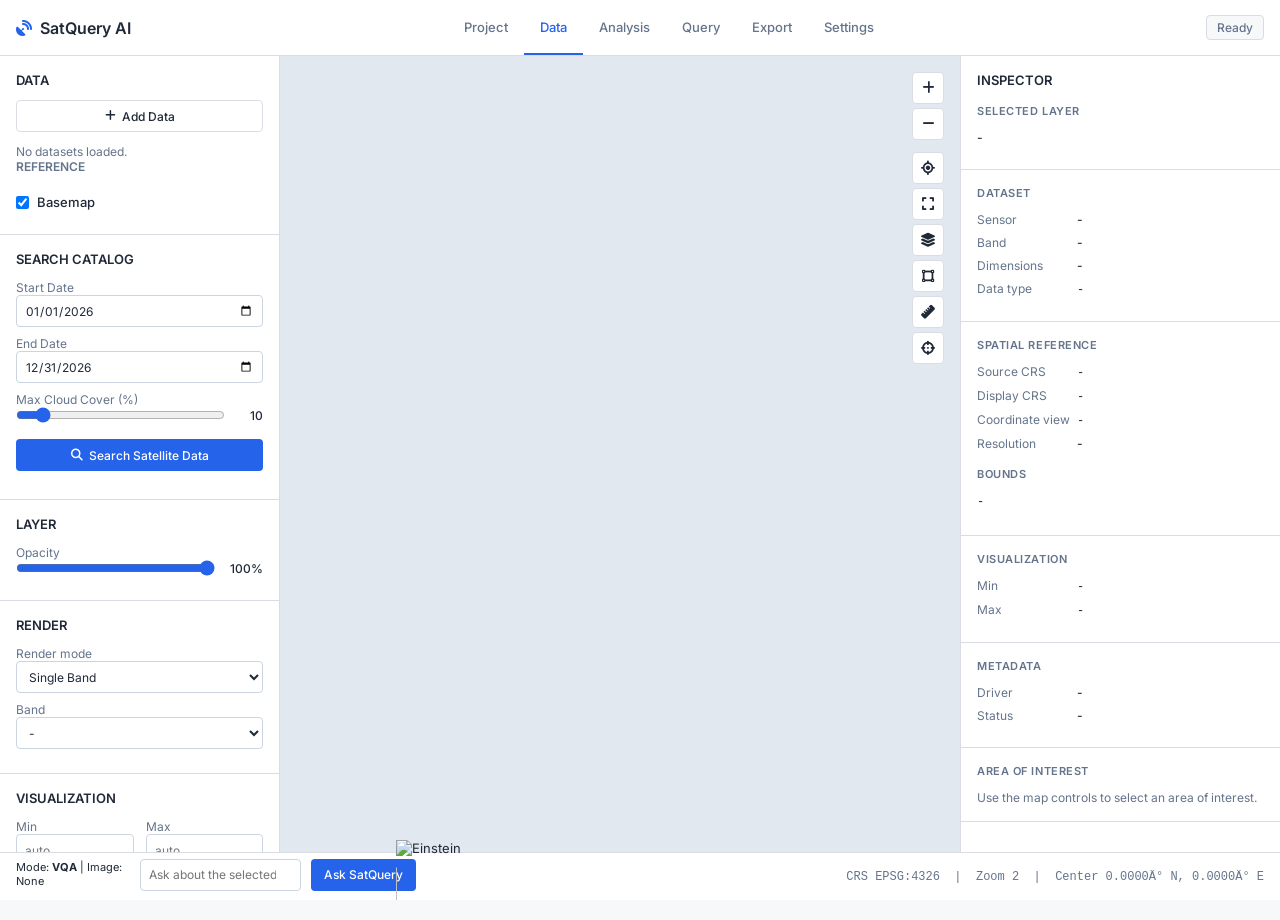
==== frontend/index.html @ 16d039b9 "Working SatQuery AI prototype checkpoint" ====
<!DOCTYPE html>
<html lang="en">
<head>
  <meta charset="UTF-8" />
  <meta name="viewport" content="width=device-width, initial-scale=1.0" />
  <title>SatQuery AI â€“ GIS Workbench</title>
  <link rel="preconnect" href="https://fonts.googleapis.com" />
  <link rel="preconnect" href="https://fonts.gstatic.com" crossorigin />
  <link href="https://fonts.googleapis.com/css2?family=Inter:wght@400;500;600&display=swap" rel="stylesheet" />
  <link rel="stylesheet" href="https://cdnjs.cloudflare.com/ajax/libs/font-awesome/6.5.1/css/all.min.css" />
  <link rel="stylesheet" href="https://unpkg.com/leaflet@1.9.4/dist/leaflet.css" />
  <link rel="stylesheet" href="https://cdnjs.cloudflare.com/ajax/libs/leaflet.draw/1.0.4/leaflet.draw.css" />
  <link rel="stylesheet" href="styles.css" />
</head>
<body>
  
  <header class="app-header">
    <div class="brand">
      <i class="fa-solid fa-satellite-dish"></i>
      <span class="brand-title">SatQuery AI</span>
    </div>
    
    <nav class="header-nav">
      <button class="nav-btn" id="nav-project">Project</button>
      <button class="nav-btn active" id="nav-data">Data</button>
      <button class="nav-btn" id="nav-analysis">Analysis</button>
      <button class="nav-btn" id="nav-query">Query</button>
      <button class="nav-btn" id="nav-export">Export</button>
      <button class="nav-btn" id="nav-settings">Settings</button>
    </nav>
    
    <div class="header-status" id="header-status">
      Ready
    </div>
  </header>

  <div class="app-body">
    
    <aside class="panel-left">
      <div id="data-panel" class="panel-content">
        
        <div class="panel-section">
          <h2 class="panel-title">DATA</h2>
          <button class="btn btn-secondary" id="btn-add-data" style="width: 100%; margin-top: 12px; margin-bottom: 12px;">
            <i class="fa-solid fa-plus" style="margin-right: 6px;"></i> Add Data
          </button>
          
          <p id="no-data-msg" class="label-text">No datasets loaded.</p>
          <div id="layer-groups-container">
            <div id="group-uploaded" style="display:none; margin-bottom: 16px;">
              <div class="label-text" style="font-weight: 600; margin-bottom: 8px;">UPLOADED DATA</div>
              <ul class="layer-list" id="list-uploaded"></ul>
            </div>
            
            <div id="group-stac" style="display:none; margin-bottom: 16px;">
              <div class="label-text" style="font-weight: 600; margin-bottom: 8px;">SATELLITE SCENES</div>
              <ul class="layer-list" id="list-stac"></ul>
            </div>

            <div id="group-analysis" style="display:none; margin-bottom: 16px;">
              <div class="label-text" style="font-weight: 600; margin-bottom: 8px;">ANALYSES</div>
              <ul class="layer-list" id="list-analysis"></ul>
            </div>
          </div>
          <div class="label-text" style="font-weight: 600; margin-bottom: 8px;">REFERENCE</div>
          <ul class="layer-list">
            <li style="display: flex; align-items: center; gap: 8px;">
              <input type="checkbox" id="basemap-toggle" checked />
              <div style="flex: 1;">
                <span class="layer-title">Basemap</span>
              </div>
            </li>
          </ul>
        </div>

        <div class="panel-section">
          <h2 class="panel-title">SEARCH CATALOG</h2>
          <div class="form-group" style="margin-top: 12px;">
             <label class="label-text">Start Date</label>
             <input type="date" id="stac-start-date" class="form-control" value="2026-01-01" />
          </div>
          <div class="form-group">
             <label class="label-text">End Date</label>
             <input type="date" id="stac-end-date" class="form-control" value="2026-12-31" />
          </div>
          <div class="form-group">
             <label class="label-text">Max Cloud Cover (%)</label>
             <div style="display: flex; align-items: center; gap: 8px;">
               <input type="range" id="stac-cloud-cover" min="0" max="100" value="10" style="flex: 1;" />
               <span id="stac-cloud-val" class="value-text" style="width: 30px; text-align: right;">10</span>
             </div>
          </div>
          <button class="btn btn-primary" id="btn-search-stac" style="width: 100%; margin-top: 8px;">
             <i class="fa-solid fa-magnifying-glass" style="margin-right: 6px;"></i> Search Satellite Data
          </button>
          
          <div id="stac-search-feedback" class="label-text" style="margin-top: 12px; color: var(--accent); font-weight: 600; display: none;"></div>
          <div id="stac-results-container" style="margin-top: 12px; display: flex; flex-direction: column; gap: 8px;"></div>
        </div>

        <!-- GENERIC RASTER CONTROLS -->
        <div id="generic-vis-controls">
          <div class="panel-section">
            <h2 class="panel-title">LAYER</h2>
            <div class="form-group" style="margin-top: 12px;">
              <label class="label-text">Opacity</label>
              <div style="display: flex; align-items: center; gap: 8px;">
                <input type="range" id="layer-opacity" min="0" max="100" value="100" style="flex: 1;" />
                <span id="inspector-opo" class="value-text" style="width: 40px; text-align: right;">100%</span>
              </div>
            </div>
          </div>
          
          <div class="panel-section">
            <h2 class="panel-title">RENDER</h2>
            <div id="render-mode-group" class="form-group" style="margin-top: 12px;">
              <label class="label-text">Render mode</label>
              <select id="render-mode" class="form-control">
                  <option value="single">Single Band</option>
                  <option value="rgb">RGB Composite</option>
              </select>
            </div>
            
            <div id="single-band-controls" class="form-group">
                <label class="label-text">Band</label>
                <select id="layer-band" class="form-control">
                    <option value="">-</option>
                </select>
            </div>
            
            <div id="rgb-controls" style="display:none;">
                <div class="form-group">
                  <label class="label-text">Red</label>
                  <select id="layer-red" class="form-control"></select>
                </div>
                <div class="form-group">
                  <label class="label-text">Green</label>
                  <select id="layer-green" class="form-control"></select>
                </div>
                <div class="form-group">
                  <label class="label-text">Blue</label>
                  <select id="layer-blue" class="form-control"></select>
                </div>
            </div>
          </div>

          <div class="panel-section">
            <h2 class="panel-title">VISUALIZATION</h2>
            <div class="vis-inputs" style="margin-top: 12px; display: flex; gap: 12px;">
              <div class="form-group" style="flex: 1;">
                  <label class="label-text">Min</label>
                  <input type="number" id="vis-min" class="form-control" placeholder="auto" />
              </div>
              <div class="form-group" style="flex: 1;">
                  <label class="label-text">Max</label>
                  <input type="number" id="vis-max" class="form-control" placeholder="auto" />
              </div>
            </div>
          </div>
        </div>

        <!-- NDVI RASTER CONTROLS -->
        <div id="ndvi-vis-controls" style="display:none;">
          <div class="panel-section">
            <h2 class="panel-title">VISUALIZATION</h2>
            
            <div class="form-group" style="margin-top: 12px;">
              <label class="label-text">Color ramp</label>
              <select id="ndvi-colormap" class="form-control">
                <option value="ndvi">NDVI Standard</option>
                <option value="grayscale">Grayscale</option>
                <option value="inverted">Inverted NDVI</option>
              </select>
            </div>
            
            <div class="form-group" style="margin-top: 12px;">
              <label class="label-text">Display minimum</label>
              <input type="number" id="ndvi-vis-min" class="form-control" value="-1.0" step="0.1" />
            </div>
            
            <div class="form-group" style="margin-top: 12px;">
              <label class="label-text">Display maximum</label>
              <input type="number" id="ndvi-vis-max" class="form-control" value="1.0" step="0.1" />
            </div>
            
            <div class="form-group" style="margin-top: 12px;">
              <label class="label-text" style="display: flex; justify-content: space-between;">
                Opacity
                <span id="ndvi-opacity-val">100%</span>
              </label>
              <input type="range" id="ndvi-opacity" min="0" max="100" value="100" style="width: 100%; margin-top: 4px;" />
            </div>
            
          </div>
        </div>

      </div>
      
      <!-- Placeholder panels -->
                        <div id="analysis-panel" class="panel-content" style="display: none;">
        <div class="panel-section">
          <h2 class="panel-title">ANALYSIS</h2>
          
          <div class="form-group" style="margin-top: 16px;">
            <label class="label-text">Analysis type</label>
            <select id="analysis-type" class="form-control">
              <option value="ndvi">NDVI (Vegetation Index)</option>
            </select>
          </div>
          
          <div class="form-group">
            <label class="label-text">Scene</label>
            <select id="analysis-scene" class="form-control">
              <option value="">No scene loaded...</option>
            </select>
          </div>
          
          <button class="btn btn-primary" id="btn-calc-ndvi" style="width: 100%; margin-top: 8px;">Calculate NDVI</button>
        </div>
        
        <div class="panel-section" id="vqa-result-section" style="display: none; margin-top: 16px;">
          <h2 class="panel-title">RESULT</h2>
          
          <div class="inspector-field" style="margin-top: 12px;">
              <span class="label-text">Answer</span>
              <div id="vqa-answer" style="color: var(--text-light); margin-top: 4px;">-</div>
          </div>
          <div class="inspector-field" style="margin-top: 12px;">
              <span class="label-text">Confidence</span>
              <div id="vqa-confidence" style="color: var(--text-light); margin-top: 4px;">-</div>
          </div>
          <div class="inspector-field" style="margin-top: 12px;">
              <span class="label-text">Evidence</span>
              <div id="vqa-evidence" style="color: var(--text-light); margin-top: 4px;">-</div>
          </div>
          <div class="inspector-field" style="margin-top: 12px;">
              <span class="label-text">Execution</span>
              <div id="vqa-execution" style="color: var(--text-muted); margin-top: 4px; font-size: 11px; white-space: pre-wrap;">-</div>
          </div>
        </div>
      </div>
      <div id="export-panel" class="panel-content" style="display: none;">
        <div class="panel-section">
          <h2 class="panel-title">EXPORT</h2>
          <button class="btn btn-primary" id="btn-generate-report" style="width: 100%; margin-top: 16px; margin-bottom: 8px;">Export PDF Report</button>
          <button class="btn btn-secondary" id="btn-export-geotiff" style="width: 100%;">Export GeoTIFF</button>
        </div>
      </div>
      <div id="settings-panel" class="panel-content" style="display: none;">
        <div class="panel-section"><h2 class="panel-title">SETTINGS</h2></div>
      </div>
    </aside>

    <main class="map-area">
      <div id="map"></div>
      
      <div id="ndvi-legend" class="map-overlay" style="display: none; position: absolute; bottom: 20px; right: 60px; background: rgba(26,26,26,0.9); border: 1px solid var(--border); padding: 12px; border-radius: var(--radius); z-index: 1000; color: var(--text); font-size: 11px; user-select: none;">
          <div style="font-weight: 600; margin-bottom: 8px;">NDVI</div>
          <div style="display: flex; flex-direction: column; gap: 4px;">
              <div style="display: flex; align-items: center; gap: 8px;"><div style="width: 16px; height: 16px; background: #006837;"></div><span>1.0</span></div>
              <div style="display: flex; align-items: center; gap: 8px;"><div style="width: 16px; height: 16px; background: #66bd63;"></div><span>0.6</span></div>
              <div style="display: flex; align-items: center; gap: 8px;"><div style="width: 16px; height: 16px; background: #ffffbf;"></div><span>0.2</span></div>
              <div style="display: flex; align-items: center; gap: 8px;"><div style="width: 16px; height: 16px; background: #f46d43;"></div><span>0.0</span></div>
              <div style="display: flex; align-items: center; gap: 8px;"><div style="width: 16px; height: 16px; background: #a50026;"></div><span>-1.0</span></div>
          </div>
      </div>
      
      <div class="map-tools">
         <!-- Leaflet zoom will be injected here if we style it, or we add our own -->
         <button class="btn-icon" id="mc-zoom-in" title="Zoom In"><i class="fa-solid fa-plus"></i></button>
         <button class="btn-icon" id="mc-zoom-out" title="Zoom Out" style="margin-bottom: 8px;"><i class="fa-solid fa-minus"></i></button>
         
         <button class="btn-icon" id="mc-locate" title="Locate"><i class="fa-solid fa-location-crosshairs"></i></button>
         <button class="btn-icon" id="mc-fit" title="Fullscreen"><i class="fa-solid fa-expand"></i></button>
         <button class="btn-icon" id="mc-layers" title="Layers"><i class="fa-solid fa-layer-group"></i></button>
         <button class="btn-icon" id="mc-draw" title="Draw ROI"><i class="fa-solid fa-vector-square"></i></button>
         <button class="btn-icon" id="mc-measure" title="Measure"><i class="fa-solid fa-ruler"></i></button>
         <button class="btn-icon" id="mc-pixel" title="Pixel Inspector"><i class="fa-solid fa-crosshairs"></i></button>
      </div>
    </main>

    <aside class="panel-right">
      <div class="panel-section" style="border-bottom: none; padding-bottom: 0;">
        <h2 class="panel-title">INSPECTOR</h2>
      </div>

      <div class="panel-section">
        <h3 class="section-title">SELECTED LAYER</h3>
        <div class="prop-row">
            <span class="value-text" id="inspector-name">-</span>
        </div>
      </div>

      <div class="panel-section">
        <h3 class="section-title">DATASET</h3>
        <div id="inspector-dataset-props">
          <div class="prop-row"><span class="label-text">Sensor</span><span class="value-text" id="inspector-sensor">-</span></div>
          <div class="prop-row"><span class="label-text">Band</span><span class="value-text" id="inspector-band">-</span></div>
          <div class="prop-row"><span class="label-text">Dimensions</span><span class="value-text" id="inspector-dim">-</span></div>
          <div class="prop-row"><span class="label-text">Data type</span><span class="value-text mono" id="inspector-dtype">-</span></div>
        </div>
      </div>

      <div class="panel-section">
        <h3 class="section-title">SPATIAL REFERENCE</h3>
        <div class="prop-row"><span class="label-text">Source CRS</span><span class="value-text mono" id="inspector-source-crs">-</span></div>
        <div class="prop-row"><span class="label-text">Display CRS</span><span class="value-text mono" id="inspector-display-crs">-</span></div>
        <div class="prop-row"><span class="label-text">Coordinate view</span><span class="value-text mono" id="inspector-coord-crs">-</span></div>
        <div class="prop-row"><span class="label-text">Resolution</span><span class="value-text" id="inspector-res">-</span></div>
        
        <h3 class="section-title" style="margin-top: 16px;">BOUNDS</h3>
        <div class="prop-row">
            <span class="value-text mono" id="inspector-bounds" style="line-height: 1.5;">-</span>
        </div>
      </div>

      <div class="panel-section" id="inspector-vis-section">
        <h3 class="section-title">VISUALIZATION</h3>
        
        <div id="inspector-vis-standard">
          <div class="prop-row"><span class="label-text">Min</span><span class="value-text mono" id="inspector-vmin">-</span></div>
          <div class="prop-row"><span class="label-text">Max</span><span class="value-text mono" id="inspector-vmax">-</span></div>
        </div>
      </div>

      <div class="panel-section">
        <h3 class="section-title">METADATA</h3>
        <div class="prop-row"><span class="label-text">Driver</span><span class="value-text" id="inspector-driver">-</span></div>
        <div class="prop-row"><span class="label-text">Status</span><span class="value-text" id="inspector-status">-</span></div>
      </div>

      <div id="pixel-inspector-section" class="panel-section" style="display:none;">
        <h3 class="section-title">PIXEL INSPECTOR</h3>
        
        <div id="pixel-error-section" style="display:none; margin-top: 8px;">
          <p class="value-text" style="color: var(--text); font-weight: 600; margin-bottom: 4px;">Outside raster</p>
          <p class="label-text">Move the cursor over the selected raster to inspect a pixel.</p>
        </div>
        
        <div id="pixel-details" style="display:block; margin-top: 8px;">
          <div class="prop-col" style="margin-bottom: 12px;"><span class="label-text">Coordinates</span><span class="value-text mono" id="pixel-coords" style="white-space: pre-line; line-height: 1.4;">-</span></div>
          <div class="prop-col" style="margin-bottom: 12px;"><span class="label-text">Pixel</span><span class="value-text mono" id="pixel-rc" style="white-space: pre-line; line-height: 1.4;">-</span></div>
          <div id="pixel-band-values-container"></div>
          <div class="prop-col" style="margin-bottom: 12px;"><span class="label-text">Data type</span><span class="value-text mono" id="pixel-dtype">-</span></div>
          <div class="prop-col" style="margin-bottom: 12px;"><span class="label-text">Resolution</span><span class="value-text" id="pixel-res">-</span></div>
        </div>
      </div>

      <div id="aoi-inspector-section" class="panel-section">
        <h3 class="section-title">AREA OF INTEREST</h3>
        
        <div id="aoi-no-selection" style="display:block; margin-top: 8px;">
          <p class="label-text">Use the map controls to select an area of interest.</p>
        </div>
        
        <div id="aoi-details" style="display:none; margin-top: 8px;">
          <div class="prop-col" style="margin-bottom: 12px;">
             <span class="label-text">Geometry type</span>
             <span class="value-text" id="aoi-type">-</span>
          </div>
          <div class="prop-col" style="margin-bottom: 12px; display: none;" id="aoi-point-group">
             <span class="label-text">Coordinates</span>
             <span class="value-text mono" id="aoi-coords" style="white-space: pre-line; line-height: 1.4;">-</span>
          </div>
          <div class="prop-col" style="margin-bottom: 12px; display: none;" id="aoi-bbox-group">
             <span class="label-text">Bounding box</span>
             <span class="value-text mono" id="aoi-bbox" style="white-space: pre-line; line-height: 1.4;">-</span>
          </div>
          <div class="prop-col" style="margin-bottom: 12px; display: none;" id="aoi-area-group">
             <span class="label-text">Area</span>
             <span class="value-text mono" id="aoi-area">-</span>
          </div>
          <button class="btn btn-secondary" id="btn-clear-aoi" style="width: 100%; margin-top: 8px;">
            Clear AOI
          </button>
        </div>
      </div>
    </aside>
  </div>

  <footer class="app-footer">
    <div class="query-console">
      <div style="font-size: 11px; color: var(--text-muted); margin-bottom: 5px;">
          Mode: <strong style="color: var(--text-light);">VQA</strong> | Image: <span id="vqa-selected-image" style="color: var(--accent-color);">None</span>
      </div>
      <div style="display: flex; gap: 10px; align-items: flex-end;">
          <input type="text" id="query-input" class="form-control" list="query-examples" placeholder="Ask about the selected satellite image..." autocomplete="off" style="margin-bottom: 4px;" />
          <datalist id="query-examples">
            <option value="What is visible in this image?"></option>
            <option value="Identify land-cover types."></option>
            <option value="Analyze this image."></option>
          </datalist>
          
          <div style="position: relative; display: flex; align-items: flex-end;">
              <button class="btn btn-primary" id="btn-query" style="position: relative; z-index: 2; margin-bottom: 4px;">Ask SatQuery</button>
              <!-- Body Behind -->
              <img src="assets/einstein_transparent.png" alt="Einstein AI" style="width: 80px; height: 80px; object-fit: contain; pointer-events: none; position: absolute; left: 100%; bottom: -25px; margin-left: -20px; z-index: 1;" />
              <!-- Fingers In Front -->
              <img src="assets/einstein_transparent.png" alt="" style="width: 80px; height: 80px; object-fit: contain; pointer-events: none; position: absolute; left: 100%; bottom: -25px; margin-left: -20px; z-index: 3; clip-path: polygon(0 35%, 35% 35%, 35% 100%, 0 100%);" />
          </div>
      </div>
    </div>
    
    <div class="status-bar" id="status-bar">
      CRS EPSG:4326 &nbsp;|&nbsp; Zoom 2 &nbsp;|&nbsp; Center 0.0000Â° N, 0.0000Â° E
    </div>
  </footer>

  <input type="file" id="geotiff-upload" accept=".tif,.tiff" multiple style="display:none;" />

  <script src="https://unpkg.com/leaflet@1.9.4/dist/leaflet.js"></script>
  <script src="https://cdnjs.cloudflare.com/ajax/libs/leaflet.draw/1.0.4/leaflet.draw.js"></script>
  <script src="app.js?v=20260925"></script>
</body>
</html>
---- frontend/styles.css ----
/* =====================================================
   SATQUERY GIS PROFESSIONAL UI
   ===================================================== */
@import url('https://fonts.googleapis.com/css2?family=Inter:wght@400;500;600&display=swap');

:root {
  --app-bg: #f7f8fa;
  --panel: #ffffff;
  --border: #d9dde3;
  --text: #1f2937;
  --muted: #64748b;
  --accent: #2563eb;
  --accent-hover: #1d4ed8;
  --accent-light: #eff6ff;
  --radius: 4px;
}

* {
  box-sizing: border-box;
  margin: 0;
  padding: 0;
}

html { overflow: hidden; }

body {
  font-family: 'Inter', system-ui, -apple-system, BlinkMacSystemFont, "Segoe UI", sans-serif;
  background: var(--app-bg);
  color: var(--text);
  height: 100vh;
  display: grid;
  grid-template-rows: 56px 1fr 48px;
  overflow: hidden;
  font-size: 13px;
}

/* ------------------------------------------------
   TOP BAR
------------------------------------------------ */
.app-header {
  grid-row: 1;
  background: var(--panel);
  border-bottom: 1px solid var(--border);
  display: flex;
  align-items: center;
  justify-content: space-between;
  padding: 0 16px;
}

.brand {
  display: flex;
  align-items: center;
  gap: 8px;
  font-size: 16px;
  font-weight: 600;
  color: var(--text);
}

.brand i {
  color: var(--accent);
}

.header-nav {
  display: flex;
  height: 100%;
}

.nav-btn {
  background: transparent;
  border: none;
  border-bottom: 2px solid transparent;
  height: 100%;
  padding: 0 16px;
  font-family: inherit;
  font-size: 13px;
  font-weight: 500;
  color: var(--muted);
  cursor: pointer;
  display: flex;
  align-items: center;
  transition: all 0.15s ease;
}

.nav-btn:hover {
  color: var(--text);
}

.nav-btn.active {
  color: var(--accent);
  border-bottom-color: var(--accent);
}

.header-status {
  font-size: 12px;
  font-weight: 500;
  color: var(--muted);
  background: var(--app-bg);
  padding: 4px 10px;
  border-radius: var(--radius);
  border: 1px solid var(--border);
}

/* ------------------------------------------------
   APP BODY
------------------------------------------------ */
.app-html { overflow: hidden; }

.app-body {
  grid-row: 2;
  display: grid;
  grid-template-columns: 280px 1fr 320px;
  overflow: hidden;
}

/* ------------------------------------------------
   PANELS
------------------------------------------------ */
.panel-left {
  background: var(--panel);
  border-right: 1px solid var(--border);
  display: flex;
  flex-direction: column;
  overflow-y: auto;
}

.panel-right {
  background: var(--panel);
  border-left: 1px solid var(--border);
  display: flex;
  flex-direction: column;
  overflow-y: auto;
}

.panel-content {
  display: flex;
  flex-direction: column;
}

.panel-section {
  padding: 16px;
  border-bottom: 1px solid var(--border);
}

.panel-title {
  font-size: 13px;
  font-weight: 600;
  color: var(--text);
  margin-bottom: 0;
}

.section-title {
  font-size: 11px;
  text-transform: uppercase;
  font-weight: 600;
  color: var(--muted);
  letter-spacing: 0.05em;
  margin-bottom: 12px;
}

.label-text {
  font-size: 12px;
  font-weight: 400;
  color: var(--muted);
}

.value-text {
  font-size: 12px;
  font-weight: 500;
  color: var(--text);
}

.value-text.mono {
  font-family: monospace;
}

/* ------------------------------------------------
   COMPONENTS
------------------------------------------------ */
.btn {
  height: 32px;
  padding: 0 12px;
  font-size: 12px;
  font-weight: 500;
  border-radius: var(--radius);
  cursor: pointer;
  display: inline-flex;
  align-items: center;
  justify-content: center;
  font-family: inherit;
  transition: all 0.15s ease;
  border: 1px solid transparent;
}

.btn-primary {
  background: var(--accent);
  color: #fff;
}
.btn-primary:hover {
  background: var(--accent-hover);
}

.btn-secondary {
  background: #fff;
  color: var(--text);
  border-color: var(--border);
}
.btn-secondary:hover {
  background: var(--app-bg);
}

.btn-icon {
  width: 32px;
  height: 32px;
  background: #fff;
  color: var(--text);
  border: 1px solid var(--border);
  border-radius: var(--radius);
  cursor: pointer;
  display: flex;
  align-items: center;
  justify-content: center;
  font-size: 14px;
}
.btn-icon:hover {
  background: var(--app-bg);
}

.form-control {
  height: 32px;
  font-size: 12px;
  padding: 0 8px;
  border: 1px solid #cbd5e1;
  border-radius: var(--radius);
  width: 100%;
  font-family: inherit;
  background: #fff;
  color: var(--text);
}

.form-control:focus {
  outline: none;
  border-color: var(--accent);
}

.form-group {
  margin-bottom: 8px;
}

input[type="range"] {
  width: 100%;
  accent-color: var(--accent);
}

/* ------------------------------------------------
   LAYER LIST
------------------------------------------------ */
.layer-list {
  list-style: none;
  margin-top: 12px;
}
.layer-list li {
  padding: 8px 0;
  display: flex;
  align-items: center;
  gap: 8px;
  border-bottom: 1px solid #f1f5f9;
}
.layer-list li:last-child { border-bottom: none; }
.layer-title {
  display: block;
  font-weight: 500;
  font-size: 13px;
  color: var(--text);
}
.layer-subtitle {
  display: block;
  font-size: 12px;
  color: var(--muted);
}

/* ------------------------------------------------
   MAP AREA
------------------------------------------------ */
.map-area {
  position: relative;
  background: #e2e8f0;
}
#map {
  width: 100%;
  height: 100%;
  background: transparent;
}

.map-tools {
  position: absolute;
  right: 16px;
  top: 16px;
  z-index: 1000;
  display: flex;
  flex-direction: column;
  gap: 4px;
}

/* Override leaflet default zoom to hide it since we have custom */
.leaflet-control-zoom {
  display: none !important;
}

/* ------------------------------------------------
   FOOTER (Query & Status)
------------------------------------------------ */
.app-footer {
  grid-row: 3;
  background: var(--panel);
  border-top: 1px solid var(--border);
  display: flex;
  align-items: center;
  justify-content: space-between;
  padding: 0 16px;
}

.query-console {
  display: flex;
  align-items: center;
  gap: 8px;
  width: 400px;
}
.query-console input {
  flex: 1;
}

.status-bar {
  font-size: 12px;
  color: var(--muted);
  font-family: monospace;
  white-space: nowrap;
  overflow: hidden;
  text-overflow: ellipsis;
}

/* ------------------------------------------------
   INSPECTOR PROPERTIES
------------------------------------------------ */
.prop-row {
  display: flex;
  align-items: baseline;
  margin-bottom: 8px;
}
.prop-row .label-text {
  width: 100px;
  flex-shrink: 0;
}
.prop-row .value-text {
  flex: 1;
}
.prop-grid {
  display: flex;
  flex-wrap: wrap;
  row-gap: 12px;
}
.prop-col {
  flex: 1 1 100%;
  display: flex;
  flex-direction: column;
  gap: 2px;
}
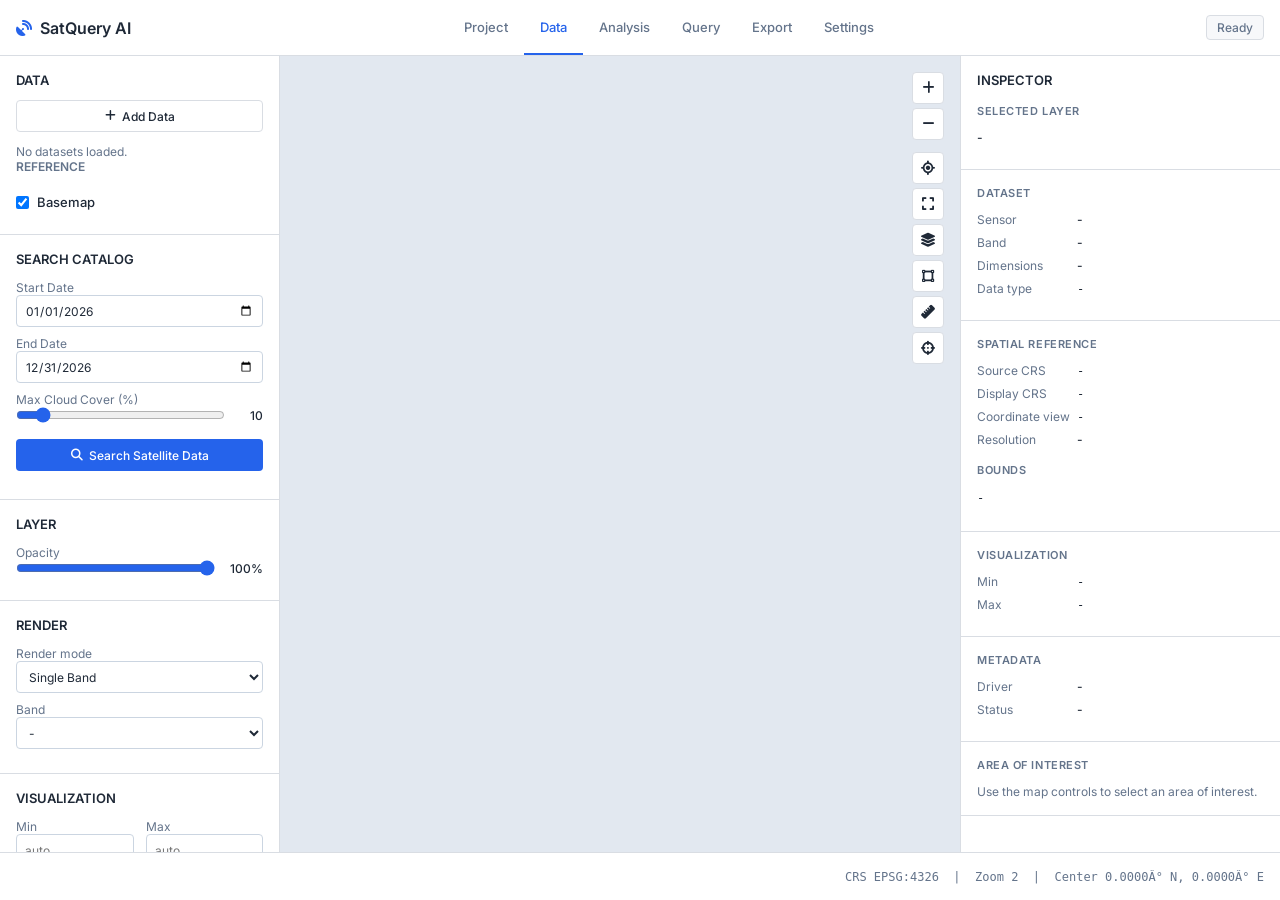
==== commit 1a46c8de: "query panel and GPU status UI" ====
--- a/frontend/index.html
+++ b/frontend/index.html
@@ -239,6 +239,42 @@
           </div>
         </div>
       </div>
+      
+      <div id="query-panel" class="panel-content" style="display: none;">
+        <div class="panel-section">
+          <h2 class="panel-title">NATURAL LANGUAGE QUERY</h2>
+          
+          <div style="font-size: 11px; color: var(--text-muted); margin-top: 12px; margin-bottom: 8px;">
+              Image: <span id="vqa-selected-image-panel" style="color: var(--accent-color); font-weight: 600;">None</span>
+          </div>
+          
+          <div id="gpu-offline-banner" style="display: none; background-color: #fee2e2; border: 1px solid #f87171; color: #991b1b; padding: 10px; border-radius: var(--radius); font-size: 11px; margin-bottom: 12px;">
+              <strong><i class="fa-solid fa-triangle-exclamation"></i> GPU inference service offline</strong><br>
+              Remote AI inference is currently unavailable. Other SatQuery analysis tools remain available.
+          </div>
+          
+          <textarea id="query-input-panel" class="form-control" placeholder="Ask a question about this satellite image..." style="height: 80px; resize: vertical; margin-bottom: 8px; padding: 8px; font-family: inherit;"></textarea>
+          
+          <div style="position: relative; margin-top: 4px;">
+              <button class="btn btn-primary" id="btn-query-panel" style="width: 100%; position: relative; z-index: 2;">
+                  <i class="fa-solid fa-sparkles" style="margin-right: 6px;"></i> Ask SatQuery
+              </button>
+              <!-- Body Behind -->
+              <img src="assets/einstein_transparent.png" alt="Einstein AI" style="width: 70px; height: 70px; object-fit: contain; pointer-events: none; position: absolute; right: -5px; bottom: 0px; z-index: 1;" />
+              <!-- Fingers In Front -->
+              <img src="assets/einstein_transparent.png" alt="" style="width: 70px; height: 70px; object-fit: contain; pointer-events: none; position: absolute; right: -5px; bottom: 0px; z-index: 3; clip-path: polygon(0 35%, 35% 35%, 35% 100%, 0 100%);" />
+          </div>
+        </div>
+        
+        <div class="panel-section" id="query-history-section" style="flex: 1; overflow-y: auto;">
+            <h3 class="section-title">QUERY HISTORY</h3>
+            <div id="query-history-container" style="display: flex; flex-direction: column; gap: 12px; margin-top: 12px;">
+                <!-- History items will be injected here -->
+                <div class="label-text" id="query-history-empty">No queries yet.</div>
+            </div>
+        </div>
+      </div>
+
       <div id="export-panel" class="panel-content" style="display: none;">
         <div class="panel-section">
           <h2 class="panel-title">EXPORT</h2>
@@ -379,27 +415,7 @@
   </div>
 
   <footer class="app-footer">
-    <div class="query-console">
-      <div style="font-size: 11px; color: var(--text-muted); margin-bottom: 5px;">
-          Mode: <strong style="color: var(--text-light);">VQA</strong> | Image: <span id="vqa-selected-image" style="color: var(--accent-color);">None</span>
-      </div>
-      <div style="display: flex; gap: 10px; align-items: flex-end;">
-          <input type="text" id="query-input" class="form-control" list="query-examples" placeholder="Ask about the selected satellite image..." autocomplete="off" style="margin-bottom: 4px;" />
-          <datalist id="query-examples">
-            <option value="What is visible in this image?"></option>
-            <option value="Identify land-cover types."></option>
-            <option value="Analyze this image."></option>
-          </datalist>
-          
-          <div style="position: relative; display: flex; align-items: flex-end;">
-              <button class="btn btn-primary" id="btn-query" style="position: relative; z-index: 2; margin-bottom: 4px;">Ask SatQuery</button>
-              <!-- Body Behind -->
-              <img src="assets/einstein_transparent.png" alt="Einstein AI" style="width: 80px; height: 80px; object-fit: contain; pointer-events: none; position: absolute; left: 100%; bottom: -25px; margin-left: -20px; z-index: 1;" />
-              <!-- Fingers In Front -->
-              <img src="assets/einstein_transparent.png" alt="" style="width: 80px; height: 80px; object-fit: contain; pointer-events: none; position: absolute; left: 100%; bottom: -25px; margin-left: -20px; z-index: 3; clip-path: polygon(0 35%, 35% 35%, 35% 100%, 0 100%);" />
-          </div>
-      </div>
-    </div>
+    <div></div>
     
     <div class="status-bar" id="status-bar">
       CRS EPSG:4326 &nbsp;|&nbsp; Zoom 2 &nbsp;|&nbsp; Center 0.0000Â° N, 0.0000Â° E
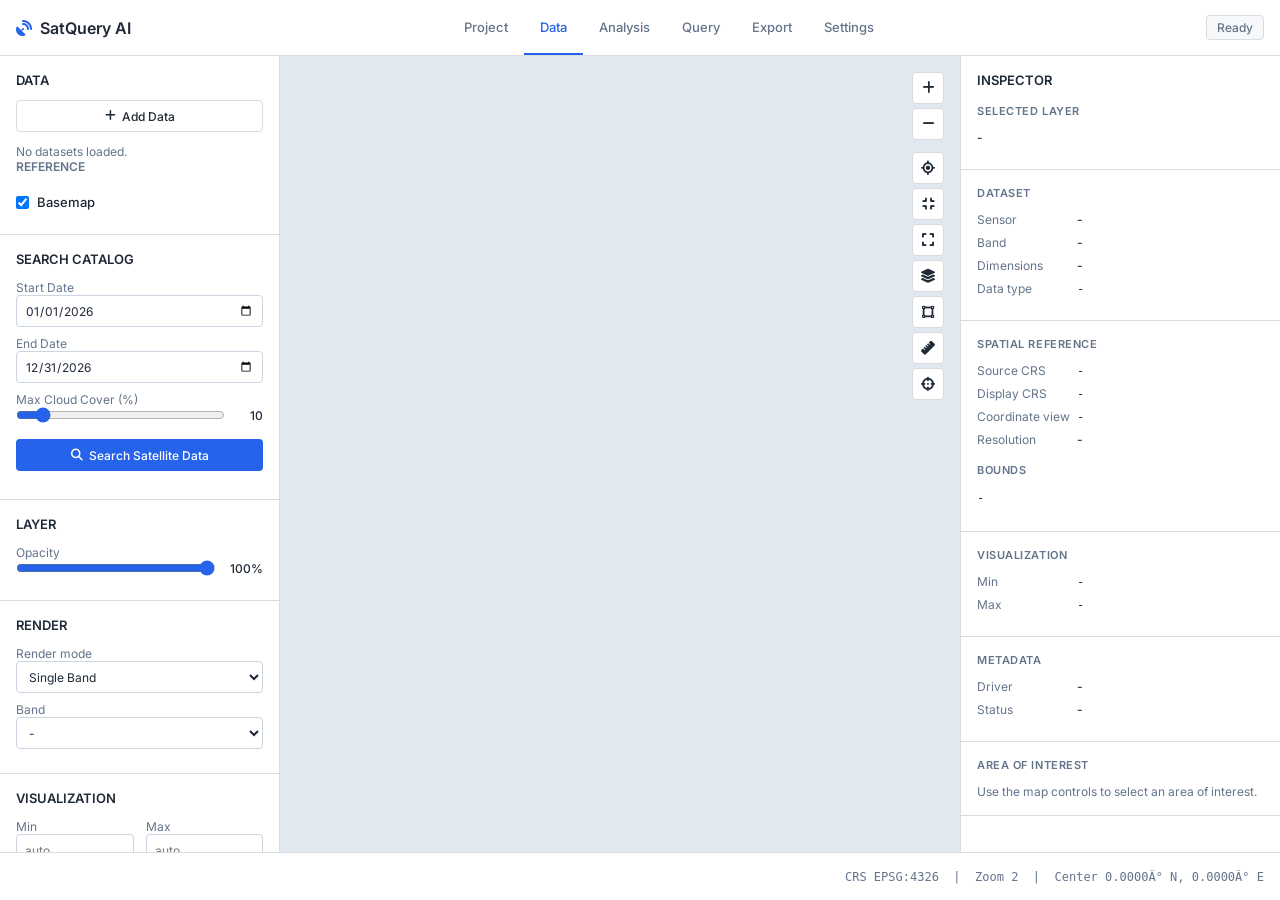
==== commit 9034ebb3: "checkpoint: stable query workspace UI" ====
--- a/frontend/index.html
+++ b/frontend/index.html
@@ -10,7 +10,7 @@
   <link rel="stylesheet" href="https://cdnjs.cloudflare.com/ajax/libs/font-awesome/6.5.1/css/all.min.css" />
   <link rel="stylesheet" href="https://unpkg.com/leaflet@1.9.4/dist/leaflet.css" />
   <link rel="stylesheet" href="https://cdnjs.cloudflare.com/ajax/libs/leaflet.draw/1.0.4/leaflet.draw.css" />
-  <link rel="stylesheet" href="styles.css" />
+  <link rel="stylesheet" href="styles.css?v=5" />
 </head>
 <body>
   
@@ -253,17 +253,15 @@
               Remote AI inference is currently unavailable. Other SatQuery analysis tools remain available.
           </div>
           
-          <textarea id="query-input-panel" class="form-control" placeholder="Ask a question about this satellite image..." style="height: 80px; resize: vertical; margin-bottom: 8px; padding: 8px; font-family: inherit;"></textarea>
-          
-          <div style="position: relative; margin-top: 4px;">
-              <button class="btn btn-primary" id="btn-query-panel" style="width: 100%; position: relative; z-index: 2;">
-                  <i class="fa-solid fa-sparkles" style="margin-right: 6px;"></i> Ask SatQuery
-              </button>
-              <!-- Body Behind -->
-              <img src="assets/einstein_transparent.png" alt="Einstein AI" style="width: 70px; height: 70px; object-fit: contain; pointer-events: none; position: absolute; right: -5px; bottom: 0px; z-index: 1;" />
-              <!-- Fingers In Front -->
-              <img src="assets/einstein_transparent.png" alt="" style="width: 70px; height: 70px; object-fit: contain; pointer-events: none; position: absolute; right: -5px; bottom: 0px; z-index: 3; clip-path: polygon(0 35%, 35% 35%, 35% 100%, 0 100%);" />
-          </div>
+          <div style="display: flex; justify-content: flex-end; margin-bottom: -15px; position: relative; z-index: 2; pointer-events: none; padding-right: 10px;">
+              <img src="assets/einstein_transparent.png" alt="Einstein AI" style="width: 70px; height: 70px; object-fit: contain;" />
+          </div>
+          
+          <textarea id="query-input-panel" class="form-control" placeholder="Ask a question about this satellite image..." style="position: relative; z-index: 1; height: 80px; resize: vertical; margin-bottom: 8px; padding: 8px; font-family: inherit;"></textarea>
+          
+          <button class="btn btn-primary" id="btn-query-panel" style="width: 100%;">
+              <i class="fa-solid fa-sparkles" style="margin-right: 6px;"></i> Ask SatQuery
+          </button>
         </div>
         
         <div class="panel-section" id="query-history-section" style="flex: 1; overflow-y: auto;">
@@ -307,6 +305,7 @@
          <button class="btn-icon" id="mc-zoom-out" title="Zoom Out" style="margin-bottom: 8px;"><i class="fa-solid fa-minus"></i></button>
          
          <button class="btn-icon" id="mc-locate" title="Locate"><i class="fa-solid fa-location-crosshairs"></i></button>
+         <button class="btn-icon" id="mc-fit-to-screen" title="Fit to Screen"><i class="fa-solid fa-compress"></i></button>
          <button class="btn-icon" id="mc-fit" title="Fullscreen"><i class="fa-solid fa-expand"></i></button>
          <button class="btn-icon" id="mc-layers" title="Layers"><i class="fa-solid fa-layer-group"></i></button>
          <button class="btn-icon" id="mc-draw" title="Draw ROI"><i class="fa-solid fa-vector-square"></i></button>
--- a/frontend/styles.css
+++ b/frontend/styles.css
@@ -32,6 +32,7 @@
   grid-template-rows: 56px 1fr 48px;
   overflow: hidden;
   font-size: 13px;
+  position: relative;
 }
 
 /* ------------------------------------------------
@@ -121,6 +122,16 @@
   display: flex;
   flex-direction: column;
   overflow-y: auto;
+  transition: box-shadow 0.2s ease;
+}
+
+body.query-active::after {
+  content: "";
+  position: absolute;
+  top: 0; left: 0; right: 0; bottom: 0;
+  pointer-events: none;
+  z-index: 9999;
+  box-shadow: inset 0 0 40px rgba(37, 99, 235, 0.35);
 }
 
 .panel-right {
